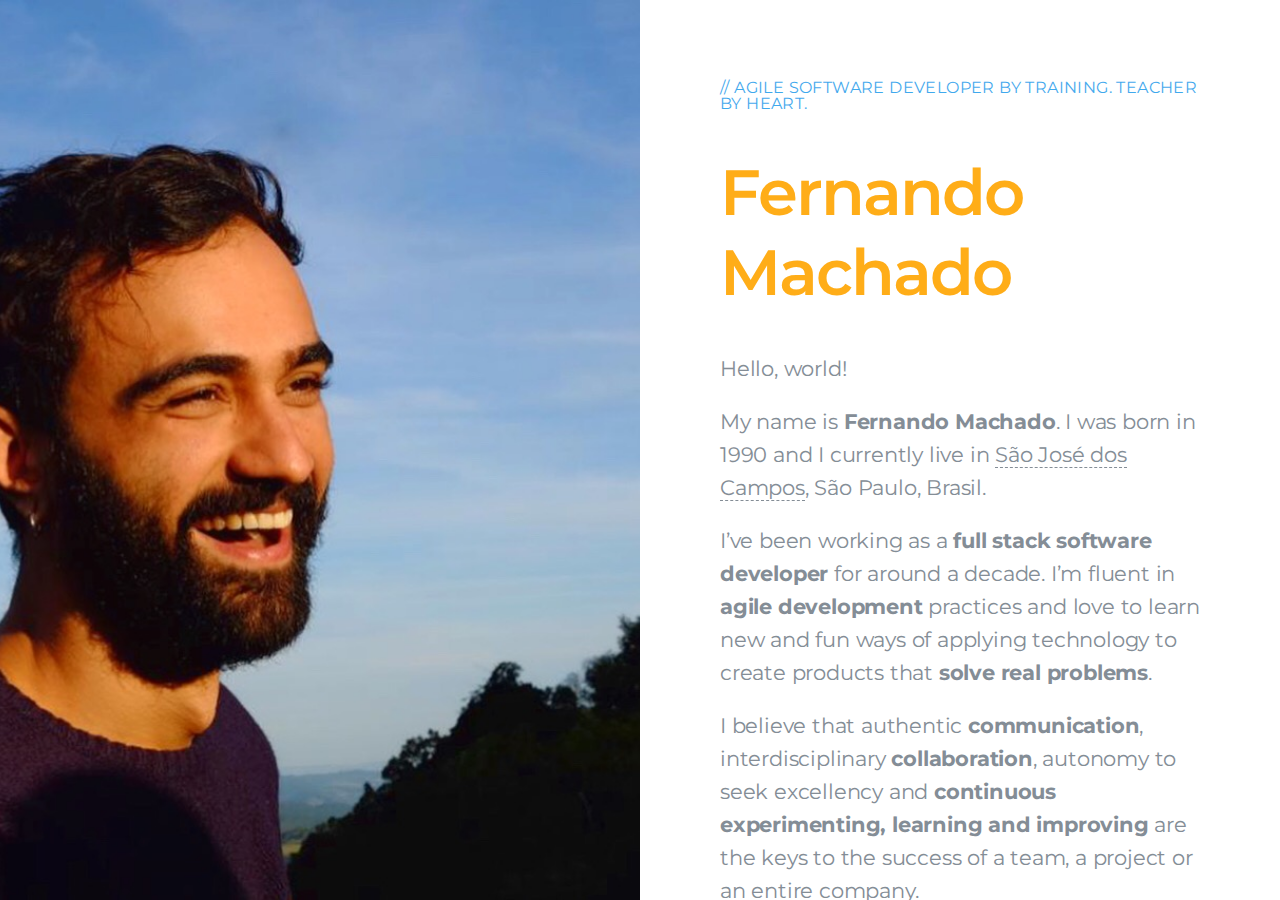
==== index.html @ 768d691c "Publishing github-page-maker changes." ====
<!DOCTYPE html>
<html lang="en-us">

<head>
	<meta name="generator" content="Hugo 0.74.3" />
  <meta charset="UTF-8" />
<meta http-equiv="X-UA-Compatible" content="IE=edge" />


<title>Fernando Machado</title>
<meta name="author" content="Fernando Machado" />
<meta name="description" content="Agile Software Developer by training. Teacher by heart." />
<meta name="robots" content="index, follow" />
<meta name="referrer" content="always" />


<meta property="og:title" content="Fernando Machado" />
<meta property="og:description" content="Agile Software Developer by training. Teacher by heart." />
<meta property="og:url" content="https://fernandomachado90.github.io/" />

<meta property="og:image" content="https://fernandomachado90.github.io/images/social.jpg" />
<meta name="twitter:card" content="summary_large_image" />

<meta name="twitter:site" content="@fernandomach7do" />


<link rel="apple-touch-icon" sizes="180x180" href="https://fernandomachado90.github.io/apple-touch-icon.png">
<link rel="icon" type="image/png" sizes="32x32" href="https://fernandomachado90.github.io/favicon-32x32.png">
<link rel="icon" type="image/png" sizes="16x16" href="https://fernandomachado90.github.io/favicon-16x16.png">
<link rel="manifest" href="https://fernandomachado90.github.io/site.webmanifest">
<link rel="mask-icon" href="https://fernandomachado90.github.io/safari-pinned-tab.svg" color="#5bbad5">
<meta name="msapplication-TileColor" content="#da532c">
<meta name="theme-color" content="#ffffff">


<link rel="stylesheet" href="https://fernandomachado90.github.io/assets/css/split.css" type="text/css" media="screen" />
<meta name="viewport" content="width=device-width,initial-scale=1" />

<link rel="stylesheet" href="https://fernandomachado90.github.io/css/style.css" type="text/css" media="screen" />




  <style>
  
    .fs-split .split-image { background-image: url("https://fernandomachado90.github.io/images/background.jpg"); background-position: center center; }
  
  </style>




  
<script type="application/javascript">
var doNotTrack = false;
if (!doNotTrack) {
	(function(i,s,o,g,r,a,m){i['GoogleAnalyticsObject']=r;i[r]=i[r]||function(){
	(i[r].q=i[r].q||[]).push(arguments)},i[r].l=1*new Date();a=s.createElement(o),
	m=s.getElementsByTagName(o)[0];a.async=1;a.src=g;m.parentNode.insertBefore(a,m)
	})(window,document,'script','https://www.google-analytics.com/analytics.js','ga');
	ga('create', 'UA-171045664-1', 'auto');
	
	ga('send', 'pageview');
}
</script>



</head>

<body id="fullsingle" class="page-template-page-fullsingle-split">

  <div class="fs-split">

    
    

      <div class="split-image">

      </div>

    
    

    
    <div class="split-content">
      <div class="split-content-vertically-center">
        
        <div class="split-intro">
  <h1>// Agile Software Developer by training. Teacher by heart.</h1>
  <span class="tagline">Fernando Machado</span>
</div>


        
        
  
  <div class="split-bio">
   <p>Hello, world!</p>
<p>My name is <strong>Fernando Machado</strong>. I was born in 1990 and
I currently live in <a href="https://goo.gl/maps/CqN2bSJMgxhejLE58">São José dos Campos</a>, São Paulo, Brasil.</p>
<p>I&rsquo;ve been working as a <strong>full stack software developer</strong> for around a decade.
I&rsquo;m fluent in <strong>agile development</strong> practices
and love to learn new and fun ways of applying technology
to create products that <strong>solve real problems</strong>.</p>
<p>I believe that authentic <strong>communication</strong>,
interdisciplinary <strong>collaboration</strong>, autonomy to seek excellency
and <strong>continuous experimenting, learning and improving</strong> are the keys
to the success of a team, a project or an entire company.</p>
 
</div>


<h2 class="sub-title">Tech Stack</h2>
<img class="center" src="images/fullstack.png" alt="full-stack software developer" />
<div class="split-lists tech-stack">
  
    
      
        <div class="split-list">
          <h3>back-end</h3>
          <ul>
            
              <li><code>GoLang</code></li>
            
              <li><code>Java</code></li>
            
              <li><code>Node.js</code></li>
            
              <li><code>microservices</code></li>
            
              <li><code>database design</code></li>
            
              <li><code>hexagonal architecture</code></li>
            
          </ul>
        </div>
      
    
  
    
      
        <div class="split-list">
          <h3>front-end</h3>
          <ul>
            
              <li><code>React</code></li>
            
              <li><code>Angular</code></li>
            
              <li><code>HTML &#43; CSS</code></li>
            
              <li><code>accessibility</code></li>
            
              <li><code>UI design</code></li>
            
              <li><code>atomic design</code></li>
            
          </ul>
        </div>
      
    
  
    
      
        <div class="split-list">
          <h3>end-to-end</h3>
          <ul>
            
              <li><code>TDD</code></li>
            
              <li><code>clean code</code></li>
            
              <li><code>developer experience</code></li>
            
              <li><code>continuous integration</code></li>
            
              <li><code>continuous delivery</code></li>
            
              <li><code>observability</code></li>
            
          </ul>
        </div>
      
    
  
</div>
<div class="split-bio">
   <p>Over the last few years, I&rsquo;ve been deeply involved in educational projects
that shared a goal of making the IT industry more <strong>diverse and inclusive</strong>.
From <strong>teaching</strong> the basics of programming logic to <strong>mentoring</strong>
junior development teams on agile practices,
the social projects I helped build and run at
<a href="https://www.thoughtworks.com/aceleradora">ThoughtWorks</a> have touched
dozens of students, paved the way for the first steps of some of them
into the industry and made me discover a new <strong>vocation</strong>.</p>
 
</div>


<h2 class="sub-title">Projects</h2>
<div class="split-bio">
   <p>Here you&rsquo;ll find a selection of <strong>open-source</strong> projects available at my
<a href="https://github.com/fernandomachado90/">GitHub</a> profile.</p>
 
</div>
<div class="split-lists projects">
  
      
        <div class="project">
          <a href=http://aceleradora-inclusiva.herokuapp.com/>
            <img src=images/aceleradora-inclusiva.png />
            <h3>Aceleradora Inclusiva</h3>
          </a>
          <div>Hub featuring two years of projects from the students of Aceleradora Inclusiva, created during our HTML, CSS and Javascript classes.</div>
        </div>
      
        <div class="project">
          <a href=https://fernandomachado90.github.io/aura-social/>
            <img src=images/aura-social.png />
            <h3>Aura Social</h3>
          </a>
          <div>Find out the colors that emanate from your Instagram profile on this little web app. If you want to try it out, message me so I can grant you &#39;beta tester&#39; access.</div>
        </div>
      
        <div class="project">
          <a href=https://github.com/fernandomachado90/coin-identifier>
            <img src=images/coin-identifier.png />
            <h3>Coin Identifier</h3>
          </a>
          <div>An OpenCV script that identifies Brazilian Real coins on digital images using Circle Hough Transform and SIFT for feature-extraction and SVM for matching. This was the final paper for my graduation in Computer Science in 2015.</div>
        </div>
      
        <div class="project">
          <a href=https://github.com/fernandomachado90/DK3D/>
            <img src=images/DK3D.png />
            <h3>Donkey Kong 3D</h3>
          </a>
          <div>An OpenGL 3D remake, written in pure C, of the original Donkey Kong arcade game released 1981.</div>
        </div>
      
        <div class="project">
          <a href=https://github.com/fernandomachado90/github-page-maker>
            <img src=images/github-page-maker.png />
            <h3>GitHub Page Maker</h3>
          </a>
          <div>Template repository to quickstart the creation and publishing of GitHub Pages with Hugo. Select a custom theme and publish a page like this one in minutes.</div>
        </div>
      
        <div class="project">
          <a href=https://github.com/fernandomachado90/wii-street-view/>
            <img src=images/wii-street-view.jpg />
            <h3>Wii Street View</h3>
          </a>
          <div>Virtual Reality experiment that uses the Wii Balance Board to simulate jogging through Google Street View running on a web browser.</div>
        </div>
      
  
</div>


<h2 class="sub-title">Articles</h2>
<div class="split-bio">
   <p>My most recent articles about <strong>software development</strong>
published on <a href="https://medium.com/@fernandomachado90">Medium</a>
(in Brazilian Portuguese 🇧🇷).</p>
 
</div>
<div id="medium-widget"></div>
<script src="https://fernandomachado90.github.io/js/medium-widget-pixelpoint.js"></script>
<script>MediumWidget.Init({
  renderTo: '#medium-widget',
  params: {"resource":"https://medium.com/@fernandomachado90",
          "postsPerLine":2,
          "limit":4,
          "picture":"big",
          "fields":["description"],
          "ratio":"landscape"}
})
</script>


<h2 class="sub-title">Connect</h2>
<div class="split-bio">
   <p>On my free time, I enjoy being in the nature, riding a bike,
swimming, watching docs, listening to a <a href="https://open.spotify.com/user/fernandomachado90">wild variety of music</a>
and playing videogames. <code>🍄 Friend Code: 4419-5091-4908</code></p>
<p>Feel free to get in touch, anywhere!</p>
 
</div>


  
  <div class="split-lists">

  
    

    
      <div class="split-list">
        <h3>Work</h3>
        <ul>
          
            <li><a href="https://github.com/fernandomachado90">GitHub</a></li>
          
            <li><a href="https://medium.com/@fernandomachado90">Medium</a></li>
          
            <li><a href="http://linkedin.com/in/fernandomachado90">LinkedIn</a></li>
          
        </ul>
      </div>
    

    
  
    

    
      <div class="split-list">
        <h3>Social</h3>
        <ul>
          
            <li><a href="https://twitter.com/fernandomach7do">Twitter</a></li>
          
            <li><a href="https://facebook.com/fernandomachado90">Facebook</a></li>
          
            <li><a href="https://instagram.com/fernandomach7do">Instagram</a></li>
          
        </ul>
      </div>
    

    
  
    

    
      <div class="split-list">
        <h3>Contact</h3>
        <ul>
          
            <li><a href="mailto:lfmachado90@gmail.com">Email</a></li>
          
        </ul>
      </div>
    

    
  

</div>



        
        <div class="split-credit">
  <p>&copy; 2020 Fernando Machado - Photography by <a href='http://instagram.com/apdaros'>Ana Paula Daros</a> - Icons by <a href='https://www.flaticon.com/authors/eucalyp'>Eucalyp</a> - Medium widget by <a href='https://medium-widget.pixelpoint.io/'>Pixel Point</a> - Built with <a href='https://gohugo.io/'>Hugo</a> - Published by <a href='https://github.com/fernandomachado90/github-page-maker'>GitHub Page Maker</a> - <a href="https://onepagelove.com/split">Split Template</a> by <a href="https://onepagelove.com">One Page Love</a></p>

  <!--
  To edit this credit you can remove the CC3.0 license for only $5 here: https://onepagelove.com/split
  this really helps contribute towards us developing more templates and means the world to me!
  Cheers, Rob (@robhope)
  -->
</div>

      </div>
    </div>

  </div>

</body>
</html>
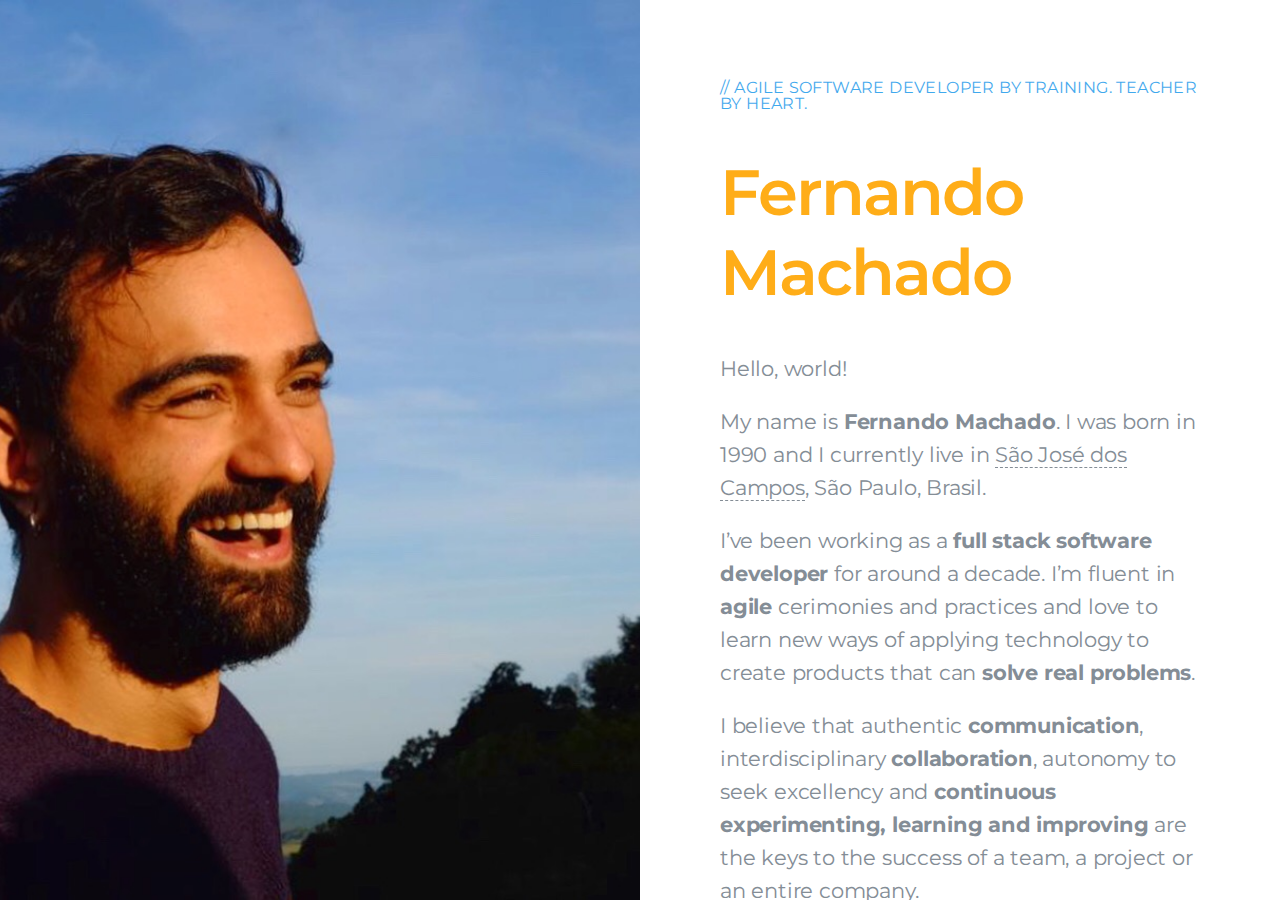
==== commit 71ce974d: "Publishing github-page-maker changes." ====
--- a/index.html
+++ b/index.html
@@ -7,14 +7,14 @@
 <meta http-equiv="X-UA-Compatible" content="IE=edge" />
 
 
-<title>Fernando Machado</title>
+<title>Fernando Machado: Software Developer | Teacher</title>
 <meta name="author" content="Fernando Machado" />
 <meta name="description" content="Agile Software Developer by training. Teacher by heart." />
 <meta name="robots" content="index, follow" />
 <meta name="referrer" content="always" />
 
 
-<meta property="og:title" content="Fernando Machado" />
+<meta property="og:title" content="Fernando Machado: Software Developer | Teacher" />
 <meta property="og:description" content="Agile Software Developer by training. Teacher by heart." />
 <meta property="og:url" content="https://fernandomachado90.github.io/" />
 
@@ -100,9 +100,9 @@
 <p>My name is <strong>Fernando Machado</strong>. I was born in 1990 and
 I currently live in <a href="https://goo.gl/maps/CqN2bSJMgxhejLE58">São José dos Campos</a>, São Paulo, Brasil.</p>
 <p>I&rsquo;ve been working as a <strong>full stack software developer</strong> for around a decade.
-I&rsquo;m fluent in <strong>agile development</strong> practices
-and love to learn new and fun ways of applying technology
-to create products that <strong>solve real problems</strong>.</p>
+I&rsquo;m fluent in <strong>agile</strong> cerimonies and practices
+and love to learn new ways of applying technology
+to create products that can <strong>solve real problems</strong>.</p>
 <p>I believe that authentic <strong>communication</strong>,
 interdisciplinary <strong>collaboration</strong>, autonomy to seek excellency
 and <strong>continuous experimenting, learning and improving</strong> are the keys
@@ -200,8 +200,8 @@
 
 <h2 class="sub-title">Projects</h2>
 <div class="split-bio">
-   <p>Here you&rsquo;ll find a selection of <strong>open-source</strong> projects available at my
-<a href="https://github.com/fernandomachado90/">GitHub</a> profile.</p>
+   <p>A selection of <strong>open-source</strong> projects available at my
+<a href="https://github.com/fernandomachado90/">GitHub</a>.</p>
  
 </div>
 <div class="split-lists projects">
@@ -252,7 +252,7 @@
             <img src=images/wii-street-view.jpg />
             <h3>Wii Street View</h3>
           </a>
-          <div>Virtual Reality experiment that uses the Wii Balance Board to simulate jogging through Google Street View running on a web browser.</div>
+          <div>Virtual Reality experiment that uses the Wii Balance Board to simulate jogging through the streets of Google Street View running on a web browser.</div>
         </div>
       
   
@@ -261,8 +261,8 @@
 
 <h2 class="sub-title">Articles</h2>
 <div class="split-bio">
-   <p>My most recent articles about <strong>software development</strong>
-published on <a href="https://medium.com/@fernandomachado90">Medium</a>
+   <p>The most recent articles about <strong>software development</strong>
+I wrote on <a href="https://medium.com/@fernandomachado90">Medium</a>
 (in Brazilian Portuguese 🇧🇷).</p>
  
 </div>
